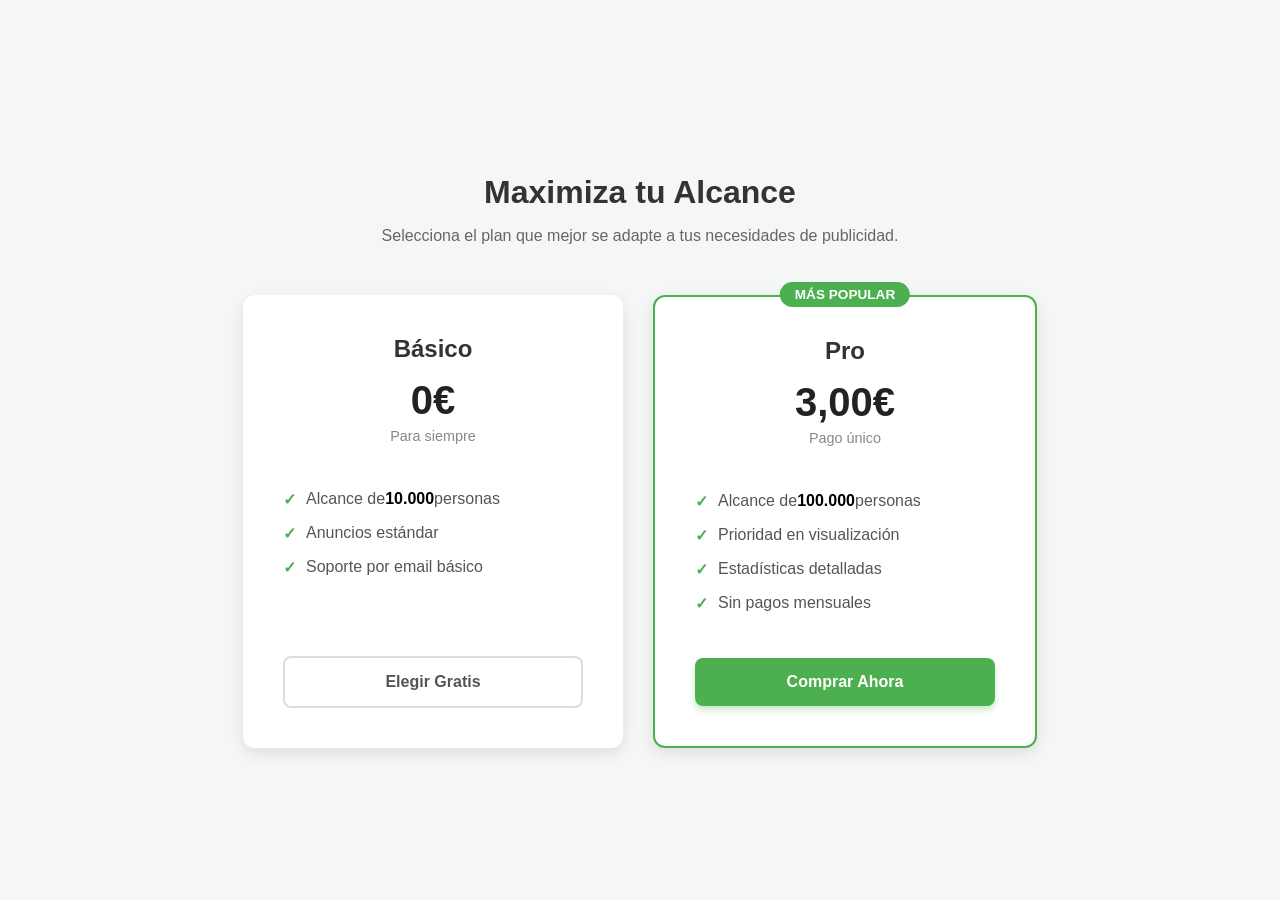
==== index.html @ d9cb5386 "Create index.html" ====
<!DOCTYPE html>
<html lang="es">
<head>
    <meta charset="UTF-8">
    <meta name="viewport" content="width=device-width, initial-scale=1.0">
    <title>Elige tu Plan de Anuncios</title>
    <style>
        /* Estilos Generales */
        body {
            font-family: 'Segoe UI', Tahoma, Geneva, Verdana, sans-serif;
            background-color: #f4f7f6;
            margin: 0;
            padding: 0;
            display: flex;
            justify-content: center;
            align-items: center;
            min-height: 100vh;
        }

        .container {
            text-align: center;
            width: 90%;
            max-width: 1000px;
        }

        h1 {
            color: #333;
            margin-bottom: 10px;
        }

        p.subtitle {
            color: #666;
            margin-bottom: 50px;
        }

        /* Contenedor de las tarjetas */
        .pricing-table {
            display: flex;
            justify-content: center;
            gap: 30px;
            flex-wrap: wrap;
        }

        /* Diseño de la Tarjeta */
        .card {
            background: white;
            border-radius: 12px;
            box-shadow: 0 5px 15px rgba(0,0,0,0.1);
            padding: 40px;
            width: 300px;
            transition: transform 0.3s ease;
            position: relative;
            display: flex;
            flex-direction: column;
        }

        .card:hover {
            transform: translateY(-5px);
        }

        /* Estilos específicos para el plan de pago (Destacado) */
        .card.premium {
            border: 2px solid #4CAF50;
            background: #fff;
        }

        .badge {
            position: absolute;
            top: -15px;
            left: 50%;
            transform: translateX(-50%);
            background-color: #4CAF50;
            color: white;
            padding: 5px 15px;
            border-radius: 20px;
            font-size: 0.85rem;
            font-weight: bold;
            text-transform: uppercase;
        }

        /* Tipografía interna */
        .plan-name {
            font-size: 1.5rem;
            font-weight: bold;
            color: #333;
            margin-bottom: 15px;
        }

        .price {
            font-size: 2.5rem;
            color: #222;
            font-weight: bold;
            margin-bottom: 5px;
        }

        .period {
            font-size: 0.9rem;
            color: #888;
            margin-bottom: 30px;
        }

        .features {
            list-style: none;
            padding: 0;
            margin-bottom: 30px;
            text-align: left;
            flex-grow: 1; /* Empuja el botón hacia abajo */
        }

        .features li {
            margin-bottom: 15px;
            color: #555;
            display: flex;
            align-items: center;
        }

        .features li::before {
            content: "✓";
            color: #4CAF50;
            font-weight: bold;
            margin-right: 10px;
        }

        /* Botones */
        .btn {
            display: block;
            width: 100%;
            padding: 15px 0;
            border-radius: 8px;
            text-decoration: none;
            font-weight: bold;
            text-align: center;
            transition: background 0.3s;
            cursor: pointer;
            border: none;
            font-size: 1rem;
        }

        .btn-outline {
            background: transparent;
            border: 2px solid #ddd;
            color: #555;
        }

        .btn-outline:hover {
            border-color: #333;
            color: #333;
        }

        .btn-primary {
            background-color: #4CAF50;
            color: white;
            box-shadow: 0 4px 6px rgba(76, 175, 80, 0.3);
        }

        .btn-primary:hover {
            background-color: #43a047;
        }

        /* Texto grande para el alcance */
        .reach {
            font-weight: bold;
            color: #000;
        }

    </style>
</head>
<body>

    <div class="container">
        <h1>Maximiza tu Alcance</h1>
        <p class="subtitle">Selecciona el plan que mejor se adapte a tus necesidades de publicidad.</p>

        <div class="pricing-table">
            
            <div class="card">
                <div class="plan-name">Básico</div>
                <div class="price">0€</div>
                <div class="period">Para siempre</div>
                
                <ul class="features">
                    <li>Alcance de <span class="reach">10.000</span> personas</li>
                    <li>Anuncios estándar</li>
                    <li>Soporte por email básico</li>
                </ul>

                <button class="btn btn-outline" onclick="seleccionarPlan('Gratis')">Elegir Gratis</button>
            </div>

            <div class="card premium">
                <div class="badge">Más Popular</div>
                <div class="plan-name">Pro</div>
                <div class="price">3,00€</div>
                <div class="period">Pago único</div>
                
                <ul class="features">
                    <li>Alcance de <span class="reach">100.000</span> personas</li>
                    <li>Prioridad en visualización</li>
                    <li>Estadísticas detalladas</li>
                    <li>Sin pagos mensuales</li>
                </ul>

                <button class="btn btn-primary" onclick="seleccionarPlan('Pago')">Comprar Ahora</button>
            </div>

        </div>
    </div>

    <script>
        function seleccionarPlan(tipo) {
            if(tipo === 'Pago') {
                // Aquí iría la redirección a tu pasarela de pago (Stripe, PayPal, etc.)
                alert("Has seleccionado el plan de 3,00€. Redirigiendo a la pasarela de pago...");
            } else {
                alert("Has seleccionado el plan Gratis. ¡Tu campaña comienza ahora!");
            }
        }
    </script>

</body>
</html>
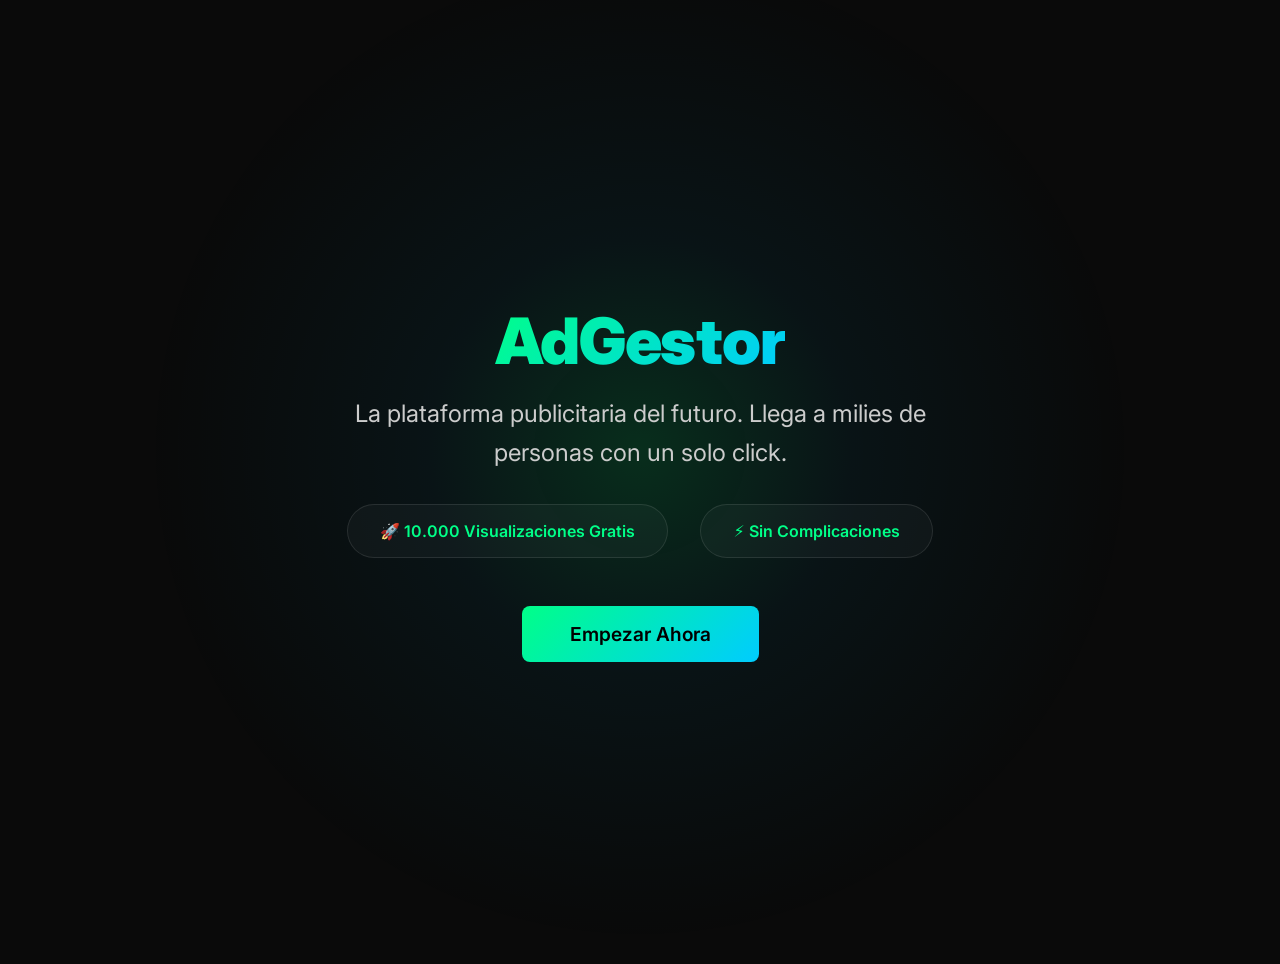
==== commit 98bf0afe: "new update" ====
--- a/index.html
+++ b/index.html
@@ -3,219 +3,69 @@
 <head>
     <meta charset="UTF-8">
     <meta name="viewport" content="width=device-width, initial-scale=1.0">
-    <title>Elige tu Plan de Anuncios</title>
+    <title>AdGestor - Crea y Gestiona tus Anuncios</title>
+    <link rel="stylesheet" href="style.css">
+    <link href="https://fonts.googleapis.com/css2?family=Inter:wght@400;700;900&display=swap" rel="stylesheet">
     <style>
-        /* Estilos Generales */
-        body {
-            font-family: 'Segoe UI', Tahoma, Geneva, Verdana, sans-serif;
-            background-color: #f4f7f6;
-            margin: 0;
-            padding: 0;
+        .hero {
+            height: 100vh;
             display: flex;
+            flex-direction: column;
             justify-content: center;
             align-items: center;
-            min-height: 100vh;
-        }
-
-        .container {
             text-align: center;
-            width: 90%;
-            max-width: 1000px;
+            padding: 2rem;
         }
 
         h1 {
-            color: #333;
-            margin-bottom: 10px;
+            font-size: 4rem;
+            margin-bottom: 1rem;
+            background: linear-gradient(135deg, var(--primary-color), var(--secondary-color));
+            -webkit-background-clip: text;
+            -webkit-text-fill-color: transparent;
+            font-weight: 900;
         }
 
-        p.subtitle {
-            color: #666;
-            margin-bottom: 50px;
-        }
-
-        /* Contenedor de las tarjetas */
-        .pricing-table {
-            display: flex;
-            justify-content: center;
-            gap: 30px;
-            flex-wrap: wrap;
-        }
-
-        /* Diseño de la Tarjeta */
-        .card {
-            background: white;
-            border-radius: 12px;
-            box-shadow: 0 5px 15px rgba(0,0,0,0.1);
-            padding: 40px;
-            width: 300px;
-            transition: transform 0.3s ease;
-            position: relative;
-            display: flex;
-            flex-direction: column;
-        }
-
-        .card:hover {
-            transform: translateY(-5px);
-        }
-
-        /* Estilos específicos para el plan de pago (Destacado) */
-        .card.premium {
-            border: 2px solid #4CAF50;
-            background: #fff;
-        }
-
-        .badge {
-            position: absolute;
-            top: -15px;
-            left: 50%;
-            transform: translateX(-50%);
-            background-color: #4CAF50;
-            color: white;
-            padding: 5px 15px;
-            border-radius: 20px;
-            font-size: 0.85rem;
-            font-weight: bold;
-            text-transform: uppercase;
-        }
-
-        /* Tipografía interna */
-        .plan-name {
+        p {
             font-size: 1.5rem;
-            font-weight: bold;
-            color: #333;
-            margin-bottom: 15px;
-        }
-
-        .price {
-            font-size: 2.5rem;
-            color: #222;
-            font-weight: bold;
-            margin-bottom: 5px;
-        }
-
-        .period {
-            font-size: 0.9rem;
-            color: #888;
-            margin-bottom: 30px;
+            color: #ccc;
+            max-width: 600px;
+            margin-bottom: 2rem;
+            line-height: 1.6;
         }
 
         .features {
-            list-style: none;
-            padding: 0;
-            margin-bottom: 30px;
-            text-align: left;
-            flex-grow: 1; /* Empuja el botón hacia abajo */
+            display: flex;
+            gap: 2rem;
+            margin-bottom: 3rem;
         }
 
-        .features li {
-            margin-bottom: 15px;
-            color: #555;
-            display: flex;
-            align-items: center;
+        .feature {
+            background: rgba(255, 255, 255, 0.03);
+            padding: 1rem 2rem;
+            border-radius: 50px;
+            border: 1px solid var(--border-color);
+            color: var(--primary-color);
+            font-weight: 600;
         }
-
-        .features li::before {
-            content: "✓";
-            color: #4CAF50;
-            font-weight: bold;
-            margin-right: 10px;
-        }
-
-        /* Botones */
-        .btn {
-            display: block;
-            width: 100%;
-            padding: 15px 0;
-            border-radius: 8px;
-            text-decoration: none;
-            font-weight: bold;
-            text-align: center;
-            transition: background 0.3s;
-            cursor: pointer;
-            border: none;
-            font-size: 1rem;
-        }
-
-        .btn-outline {
-            background: transparent;
-            border: 2px solid #ddd;
-            color: #555;
-        }
-
-        .btn-outline:hover {
-            border-color: #333;
-            color: #333;
-        }
-
-        .btn-primary {
-            background-color: #4CAF50;
-            color: white;
-            box-shadow: 0 4px 6px rgba(76, 175, 80, 0.3);
-        }
-
-        .btn-primary:hover {
-            background-color: #43a047;
-        }
-
-        /* Texto grande para el alcance */
-        .reach {
-            font-weight: bold;
-            color: #000;
-        }
-
     </style>
 </head>
 <body>
-
     <div class="container">
-        <h1>Maximiza tu Alcance</h1>
-        <p class="subtitle">Selecciona el plan que mejor se adapte a tus necesidades de publicidad.</p>
-
-        <div class="pricing-table">
+        <section class="hero animate-fade-in">
+            <h1>AdGestor</h1>
+            <p>La plataforma publicitaria del futuro. Llega a milies de personas con un solo click.</p>
             
-            <div class="card">
-                <div class="plan-name">Básico</div>
-                <div class="price">0€</div>
-                <div class="period">Para siempre</div>
-                
-                <ul class="features">
-                    <li>Alcance de <span class="reach">10.000</span> personas</li>
-                    <li>Anuncios estándar</li>
-                    <li>Soporte por email básico</li>
-                </ul>
-
-                <button class="btn btn-outline" onclick="seleccionarPlan('Gratis')">Elegir Gratis</button>
+            <div class="features">
+                <div class="feature">🚀 10.000 Visualizaciones Gratis</div>
+                <div class="feature">⚡ Sin Complicaciones</div>
             </div>
 
-            <div class="card premium">
-                <div class="badge">Más Popular</div>
-                <div class="plan-name">Pro</div>
-                <div class="price">3,00€</div>
-                <div class="period">Pago único</div>
-                
-                <ul class="features">
-                    <li>Alcance de <span class="reach">100.000</span> personas</li>
-                    <li>Prioridad en visualización</li>
-                    <li>Estadísticas detalladas</li>
-                    <li>Sin pagos mensuales</li>
-                </ul>
-
-                <button class="btn btn-primary" onclick="seleccionarPlan('Pago')">Comprar Ahora</button>
-            </div>
-
-        </div>
+            <a href="home/index.html" class="btn" style="padding: 1rem 3rem; font-size: 1.2rem;">Empezar Ahora</a>
+        </section>
     </div>
 
-    <script>
-        function seleccionarPlan(tipo) {
-            if(tipo === 'Pago') {
-                // Aquí iría la redirección a tu pasarela de pago (Stripe, PayPal, etc.)
-                alert("Has seleccionado el plan de 3,00€. Redirigiendo a la pasarela de pago...");
-            } else {
-                alert("Has seleccionado el plan Gratis. ¡Tu campaña comienza ahora!");
-            }
-        }
-    </script>
-
+    <script src="script.js"></script>
 </body>
 </html>
+ 
--- a/style.css
+++ b/style.css
@@ -0,0 +1,123 @@
+:root {
+    --bg-color: #0a0a0a;
+    --text-color: #ffffff;
+    --primary-color: #00ff88;
+    --secondary-color: #00ccff;
+    --accent-color: #ff0055;
+    --card-bg: rgba(255, 255, 255, 0.05);
+    --border-color: rgba(255, 255, 255, 0.1);
+    --font-main: 'Inter', system-ui, -apple-system, sans-serif;
+}
+
+* {
+    box-sizing: border-box;
+    margin: 0;
+    padding: 0;
+}
+
+body {
+    background-color: var(--bg-color);
+    color: var(--text-color);
+    font-family: var(--font-main);
+    overflow-x: hidden;
+    min-height: 100vh;
+    position: relative;
+    cursor: default;
+}
+
+/* Mouse follow background effect */
+body::before {
+    content: '';
+    position: fixed;
+    top: 0;
+    left: 0;
+    width: 1000px;
+    height: 1000px;
+    background: radial-gradient(circle, rgba(0, 255, 136, 0.15) 0%, rgba(0, 204, 255, 0.05) 30%, transparent 70%);
+    transform: translate(-50%, -50%);
+    pointer-events: none;
+    z-index: -1;
+    transition: transform 0.1s ease-out; /* Smooth follow */
+    left: var(--mouse-x, 50%);
+    top: var(--mouse-y, 50%);
+}
+
+h1, h2, h3 {
+    font-weight: 700;
+    letter-spacing: -0.02em;
+}
+
+a {
+    color: var(--primary-color);
+    text-decoration: none;
+    transition: color 0.3s ease;
+}
+
+a:hover {
+    color: var(--secondary-color);
+}
+
+.container {
+    max-width: 1200px;
+    margin: 0 auto;
+    padding: 2rem;
+}
+
+/* Glassmorphism Card */
+.card {
+    background: var(--card-bg);
+    border: 1px solid var(--border-color);
+    border-radius: 16px;
+    padding: 2rem;
+    backdrop-filter: blur(10px);
+    transition: transform 0.3s ease, border-color 0.3s ease;
+}
+
+.card:hover {
+    transform: translateY(-5px);
+    border-color: var(--primary-color);
+}
+
+.btn {
+    display: inline-block;
+    padding: 0.8rem 1.5rem;
+    background: linear-gradient(135deg, var(--primary-color), var(--secondary-color));
+    color: #000;
+    font-weight: 600;
+    border-radius: 8px;
+    border: none;
+    cursor: pointer;
+    transition: transform 0.2s ease, opacity 0.2s ease;
+}
+
+.btn:hover {
+    transform: scale(1.05);
+    opacity: 0.9;
+}
+
+input, select, textarea {
+    width: 100%;
+    padding: 0.8rem;
+    background: rgba(255, 255, 255, 0.05);
+    border: 1px solid var(--border-color);
+    border-radius: 8px;
+    color: var(--text-color);
+    font-family: inherit;
+    margin-bottom: 1rem;
+    transition: border-color 0.3s ease;
+}
+
+input:focus, select:focus, textarea:focus {
+    outline: none;
+    border-color: var(--primary-color);
+}
+
+/* Animations */
+@keyframes fadeIn {
+    from { opacity: 0; transform: translateY(20px); }
+    to { opacity: 1; transform: translateY(0); }
+}
+
+.animate-fade-in {
+    animation: fadeIn 0.6s ease-out forwards;
+}
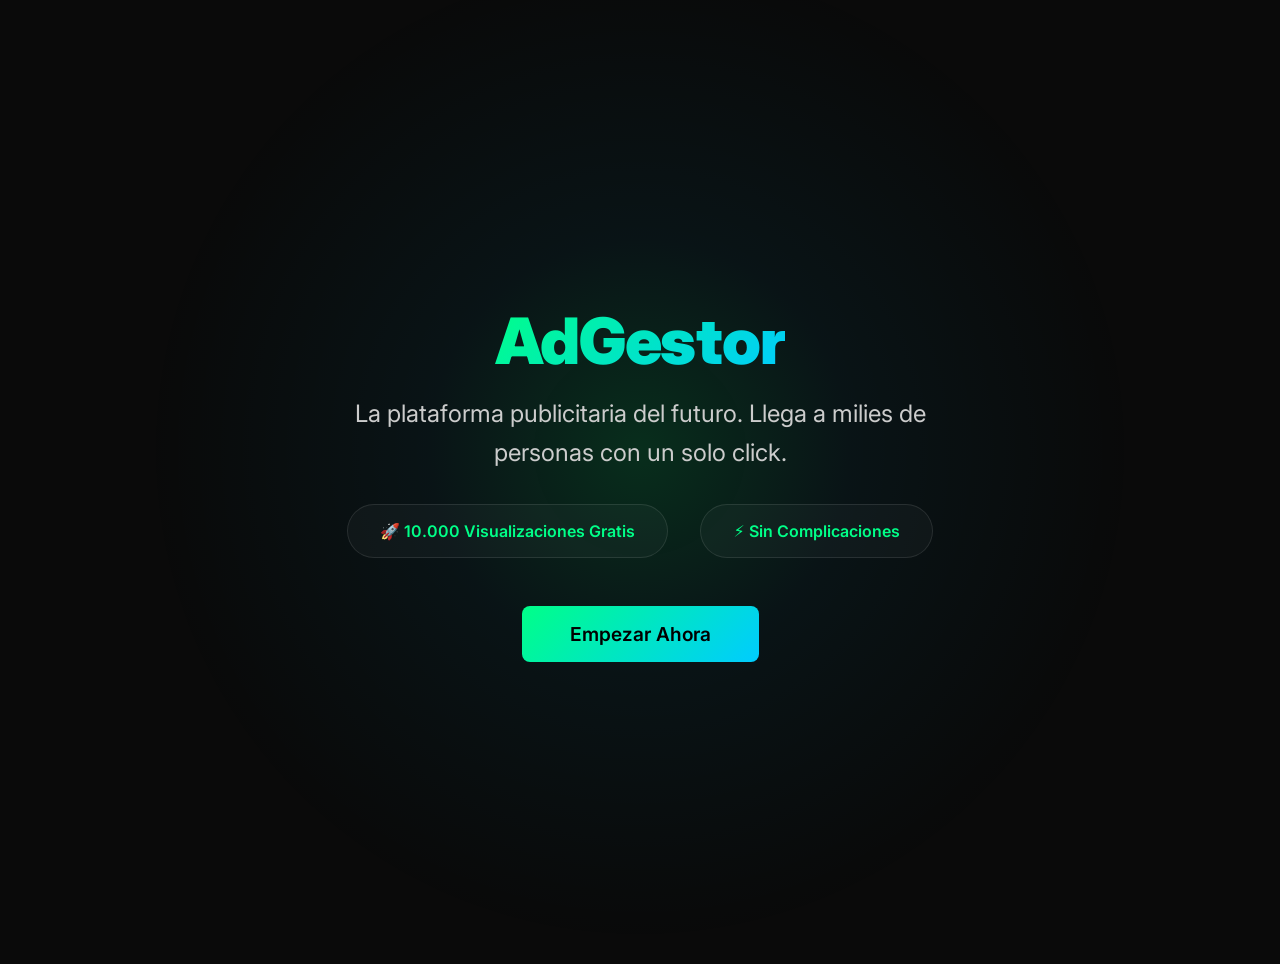
==== commit 35d66811: "NEW LOGIN" ====
--- a/index.html
+++ b/index.html
@@ -1,5 +1,6 @@
 <!DOCTYPE html>
 <html lang="es">
+
 <head>
     <meta charset="UTF-8">
     <meta name="viewport" content="width=device-width, initial-scale=1.0">
@@ -21,6 +22,7 @@
             font-size: 4rem;
             margin-bottom: 1rem;
             background: linear-gradient(135deg, var(--primary-color), var(--secondary-color));
+            background-clip: text;
             -webkit-background-clip: text;
             -webkit-text-fill-color: transparent;
             font-weight: 900;
@@ -50,22 +52,48 @@
         }
     </style>
 </head>
+
 <body>
     <div class="container">
         <section class="hero animate-fade-in">
             <h1>AdGestor</h1>
             <p>La plataforma publicitaria del futuro. Llega a milies de personas con un solo click.</p>
-            
+
             <div class="features">
                 <div class="feature">🚀 10.000 Visualizaciones Gratis</div>
                 <div class="feature">⚡ Sin Complicaciones</div>
             </div>
 
-            <a href="home/index.html" class="btn" style="padding: 1rem 3rem; font-size: 1.2rem;">Empezar Ahora</a>
+            <a href="https://account.erikhub.com/?from=adgestor" class="btn"
+                style="padding: 1rem 3rem; font-size: 1.2rem;">Empezar Ahora</a>
         </section>
     </div>
 
+    <script>
+        // Check for login parameters in URL
+        const urlParams = new URLSearchParams(window.location.search);
+        const userId = urlParams.get('id');
+        const userName = urlParams.get('name');
+        const userMail = urlParams.get('mail');
+
+        if (userId && userName && userMail) {
+            // Save to localStorage
+            localStorage.setItem('user_id', userId);
+            localStorage.setItem('user_name', userName);
+            localStorage.setItem('user_mail', userMail);
+
+            // Redirect to dashboard
+            window.location.href = 'home/index.html';
+        }
+
+        // If already logged in, change CTA to Dashboard
+        if (localStorage.getItem('user_id')) {
+            document.querySelector('.btn').href = 'home/index.html';
+            document.querySelector('.btn').textContent = 'Ir al Dashboard';
+        }
+    </script>
+
     <script src="script.js"></script>
 </body>
-</html>
- +
+</html>
